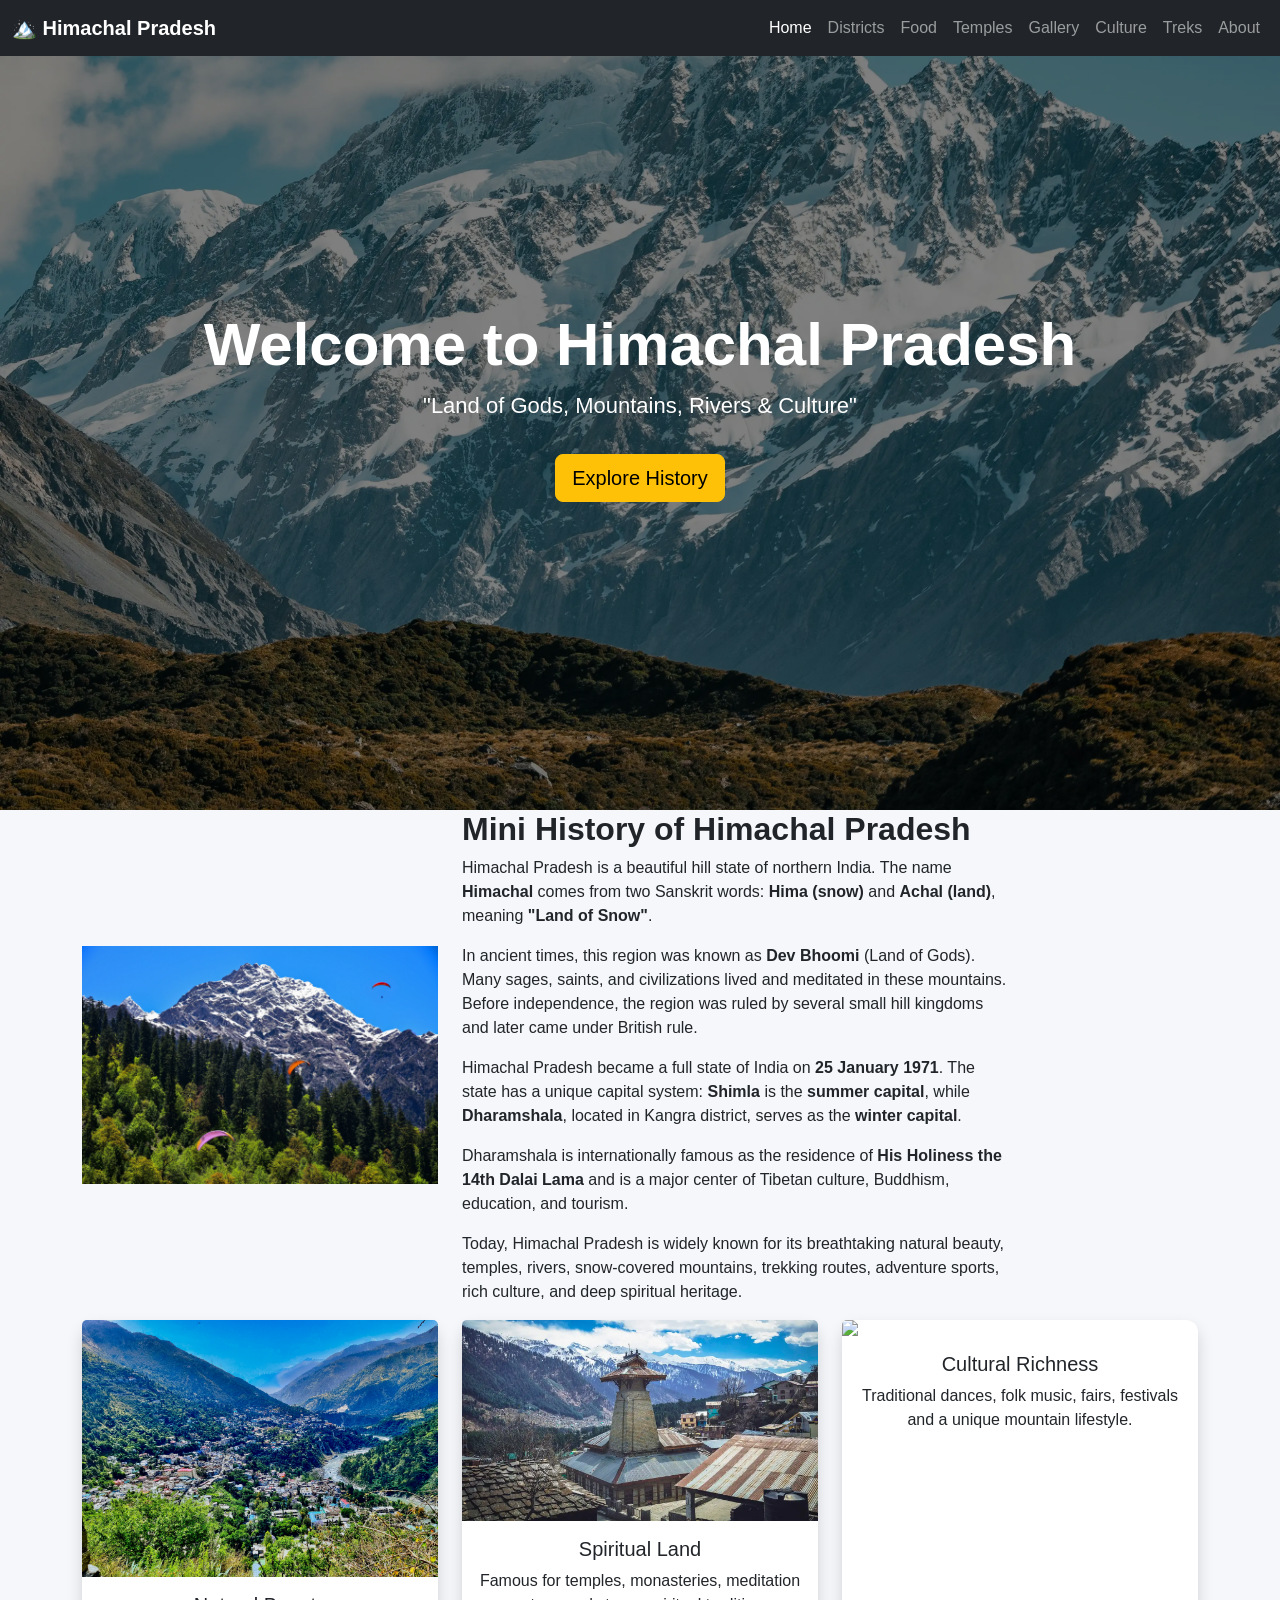
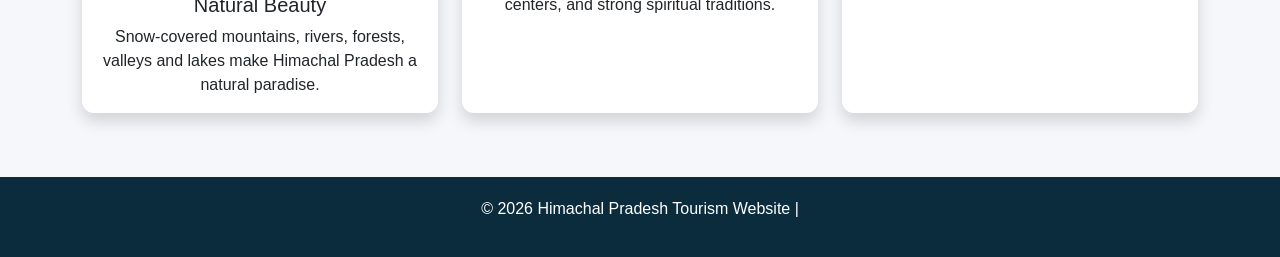
==== index.html @ c9d45d86 "Initial commit: Himachal Pradesh website" ====
<!DOCTYPE html>
<html lang="en">
<head>
    <meta charset="UTF-8">
    <meta name="viewport" content="width=device-width, initial-scale=1.0">
    <title>Himachal Pradesh | Home</title>

    <!-- Bootstrap CSS -->
    <link href="https://cdn.jsdelivr.net/npm/bootstrap@5.3.2/dist/css/bootstrap.min.css" rel="stylesheet">

    <link rel="stylesheet" href="style.css">

</head>

<body>

<!-- Navbar -->
<nav class="navbar navbar-expand-lg navbar-dark bg-dark fixed-top">
  <div class="container-fluid">
    <a class="navbar-brand fw-bold" href="index.html">🏔️ Himachal Pradesh</a>
    <button class="navbar-toggler" type="button" data-bs-toggle="collapse" data-bs-target="#navbarNav">
      <span class="navbar-toggler-icon"></span>
    </button>
    <div class="collapse navbar-collapse" id="navbarNav">
      <ul class="navbar-nav ms-auto">
        <li class="nav-item"><a class="nav-link active" href="index.html">Home</a></li>
        <li class="nav-item"><a class="nav-link" href="districts.html">Districts</a></li>
        <li class="nav-item"><a class="nav-link" href="food.html">Food</a></li>
        <li class="nav-item"><a class="nav-link" href="temples.html">Temples</a></li>
        <li class="nav-item"><a class="nav-link" href="gallery.html">Gallery</a></li>
        <li class="nav-item"><a class="nav-link" href="culture.html">Culture</a></li>
        <li class="nav-item"><a class="nav-link" href="trek.html">Treks</a></li>
        <li class="nav-item"><a class="nav-link" href="about.html">About</a></li>
      </ul>
    </div>
  </div>
</nav>

<!-- Hero Section -->
<section class="hero home-hero">
    <div class="container">
        <h1>Welcome to Himachal Pradesh</h1>
        <p>"Land of Gods, Mountains, Rivers & Culture"</p>
        <a href="about.html" class="btn btn-warning btn-lg mt-3">Explore History</a>
    </div>
</section>

<!-- Mini History Section -->
<section class="history-section" id="history">
    <div class="container">
        <div class="row align-items-center">

            <div class="col-lg-4 col-md-6 col-sm-12">

                <img src="pics/home1.webp" class="history-img">
            </div>

            <div class="col-md-6">
                <h2 class="fw-bold">Mini History of Himachal Pradesh</h2>

                <p>
                    Himachal Pradesh is a beautiful hill state of northern India.
                    The name <b>Himachal</b> comes from two Sanskrit words:
                    <b>Hima (snow)</b> and <b>Achal (land)</b>, meaning
                    <b>"Land of Snow"</b>.
                </p>

                <p>
                    In ancient times, this region was known as <b>Dev Bhoomi</b>
                    (Land of Gods). Many sages, saints, and civilizations lived
                    and meditated in these mountains. Before independence, the
                    region was ruled by several small hill kingdoms and later
                    came under British rule.
                </p>

                <p>
                    Himachal Pradesh became a full state of India on
                    <b>25 January 1971</b>.
                    The state has a unique capital system:
                    <b>Shimla</b> is the <b>summer capital</b>, while
                    <b>Dharamshala</b>, located in Kangra district, serves as the
                    <b>winter capital</b>.
                </p>

                <p>
                    Dharamshala is internationally famous as the residence of
                    <b>His Holiness the 14th Dalai Lama</b> and is a major center
                    of Tibetan culture, Buddhism, education, and tourism.
                </p>

                <p>
                    Today, Himachal Pradesh is widely known for its breathtaking
                    natural beauty, temples, rivers, snow-covered mountains,
                    trekking routes, adventure sports, rich culture, and deep
                    spiritual heritage.
                </p>

            </div>

        </div>
    </div>
</section>

<!-- Info Cards -->
<section class="container mb-5">
    <div class="row text-center">

        <div class="col-md-4 mb-3">
            <div class="card shadow h-100">
                <img src="pics/dist4.webp" class="card-img-top">
                <div class="card-body">
                    <h5 class="card-title">Natural Beauty</h5>
                    <p class="card-text">
                        Snow-covered mountains, rivers, forests, valleys and
                        lakes make Himachal Pradesh a natural paradise.
                    </p>
                </div>
            </div>
        </div>

        <div class="col-md-4 mb-3">
            <div class="card shadow h-100">
                <img src="pics/home2.webp" class="card-img-top">
                <div class="card-body">
                    <h5 class="card-title">Spiritual Land</h5>
                    <p class="card-text">
                        Famous for temples, monasteries, meditation centers,
                        and strong spiritual traditions.
                    </p>
                </div>
            </div>
        </div>

        <div class="col-md-4 mb-3">
            <div class="card shadow h-100">
                <img src="https://www.bookmarkresorts.com/wp-content/uploads/2023/10/culture-of-manali.jpg" class="card-img-top">
                <div class="card-body">
                    <h5 class="card-title">Cultural Richness</h5>
                    <p class="card-text">
                        Traditional dances, folk music, fairs, festivals and
                        a unique mountain lifestyle.
                    </p>
                </div>
            </div>
        </div>

    </div>
</section>

<!-- Footer -->
<div class="footer">
    <p>© 2026 Himachal Pradesh Tourism Website |</p>
</div>

<!-- Bootstrap JS -->
<script src="https://cdn.jsdelivr.net/npm/bootstrap@5.3.2/dist/js/bootstrap.bundle.min.js"></script>
<script src="script.js"></script>
</body>
</html>
---- style.css ----
/* GENERAL */
body{
    font-family:'Segoe UI', sans-serif;
    background:#f5f7fa;
    scroll-behavior:smooth;
}

/* NAVBAR */
.navbar{
    transition:0.3s;
}

/* HEADER SECTIONS */
.page-header{
    color:white;
    padding:110px 0 60px;
    text-align:center;
    background-size:cover;
    background-position:center;
}

/* HERO HOME */
.hero{
    height:90vh;
    color:white;
    display:flex;
    align-items:center;
    text-align:center;
    background-size:cover;
    background-position:center;
}
.hero h1{font-size:60px;font-weight:bold;}
.hero p{font-size:22px;}

/* CARDS */
.card{
    border:none;
    border-radius:12px;
    box-shadow:0 8px 20px rgba(0,0,0,0.08);
    transition:0.4s;
}
.card:hover{
    transform:translateY(-6px);
    box-shadow:0 15px 30px rgba(0,0,0,0.15);
}

.card img{
    transition:0.4s;
    object-fit:cover;
}
.card:hover img{
    transform:scale(1.05);
}

/* CONTENT SECTIONS */
.content-section{
    background:white;
    padding:40px;
    border-radius:12px;
    box-shadow:0 8px 20px rgba(0,0,0,0.06);
    margin-bottom:30px;
}

/* DISTRICT / FOOD / CULTURE IMAGES */
.district-card img,
.food-card img,
.culture-card img,
.temple-card img{
    height:220px;
    object-fit:cover;
}

/* GALLERY */
.gallery-wrapper{
    padding:50px 0;
    overflow-x:auto;
}
.gallery{
    display:flex;
    gap:30px;
    padding:0 40px;
}
.gallery-item{
    min-width:320px;
    height:420px;
    border-radius:18px;
    overflow:hidden;
    position:relative;
    box-shadow:0 15px 30px rgba(0,0,0,0.25);
    transition:transform .4s;
}
.gallery-item:hover{
    transform:scale(1.08);
}
.gallery-item img{
    width:100%;
    height:100%;
    object-fit:cover;
}
.gallery-overlay{
    position:absolute;
    inset:0;
    background:linear-gradient(transparent,rgba(0,0,0,.85));
    display:flex;
    align-items:flex-end;
    padding:20px;
    color:white;
    opacity:0;
    transition:opacity .4s;
}
.gallery-item:hover .gallery-overlay{
    opacity:1;
}

/* TREK META */
.trek-meta{
    font-weight:600;
    color:#0b2c3d;
}

/* FOOTER */
.footer{
    background:#0b2c3d;
    color:white;
    padding:20px;
    text-align:center;
}

/* ANIMATION */
.hidden{
    opacity:0;
    transform:translateY(40px);
    transition:all 0.8s ease;
}
.show{
    opacity:1;
    transform:translateY(0);
}

/* SCROLL BUTTON */
#topBtn{
    position:fixed;
    bottom:30px;
    right:30px;
    background:#0b2c3d;
    color:white;
    border:none;
    padding:12px 16px;
    border-radius:50%;
    font-size:20px;
    display:none;
    cursor:pointer;
    box-shadow:0 5px 15px rgba(0,0,0,0.3);
    z-index:999;
}
#topBtn:hover{
    background:#145374;
}
/* ================= RESPONSIVE ================= */

/* TABLET */
@media (max-width: 992px) {

  .hero h1{
    font-size:40px;
  }

  .hero p{
    font-size:18px;
  }

  .page-header{
    padding:90px 0 40px;
  }

  .gallery-item{
    min-width:260px;
    height:350px;
  }
}

/* MOBILE */
@media (max-width: 768px) {

  .hero{
    height:75vh;
    padding:20px;
  }

  .hero h1{
    font-size:28px;
  }

  .hero p{
    font-size:16px;
  }

  .content-section{
    padding:20px;
  }

  .page-header{
    padding:80px 0 30px;
  }

  .gallery-item{
    min-width:220px;
    height:300px;
  }

  .footer{
    font-size:14px;
  }

  #topBtn{
    bottom:20px;
    right:20px;
  }
}

/* SMALL PHONES */
@media (max-width: 480px) {

  .hero h1{
    font-size:22px;
  }

  .hero p{
    font-size:14px;
  }

  .navbar-brand{
    font-size:16px;
  }

  .gallery-item{
    min-width:180px;
    height:260px;
  }
}
img{
  max-width:100%;
  height:auto;
}
/* PAGE HEADERS BACKGROUNDS */

.home-hero{
  background:linear-gradient(rgba(0,0,0,.5),rgba(0,0,0,.5)),
  url("pics/home0.webp");
  background-size:cover;
  background-position:center;
}

.about-header{
  background:linear-gradient(rgba(0,0,0,.6),rgba(0,0,0,.6)),
  url("pics/home0.webp");
  background-size:cover;
  background-position:center;
}

.culture-header{
  background:linear-gradient(rgba(0,0,0,.6),rgba(0,0,0,.6)),
  url("pics/home0.webp");
  background-size:cover;
  background-position:center;
}

.district-header{
  background:linear-gradient(rgba(0,0,0,.6),rgba(0,0,0,.6)),
  url("pics/home0.webp");
  background-size:cover;
  background-position:center;
}

.gallery-header{
  background:linear-gradient(rgba(0,0,0,.6),rgba(0,0,0,.6)),
  url("pics/home0.webp");
  background-size:cover;
  background-position:center;
}

/* TEMPLE HEADER – WORKS EVERYWHERE */
.temple-header{
  background:linear-gradient(rgba(0,0,0,.6),rgba(0,0,0,.6)),
  url("pics/home0.webp");
  background-size:cover;
  background-position:center;
  background-repeat:no-repeat;
  color:white;
}



.trek-header{
  background:linear-gradient(rgba(0,0,0,.55),rgba(0,0,0,.55)),
  url("pics/home0.webp");
  background-size:cover;
  background-position:center;
}
.food-header{
  background:linear-gradient(rgba(0,0,0,.6),rgba(0,0,0,.6)),
  url("pics/home0.webp");
  background-size:cover;
  background-position:center;
}
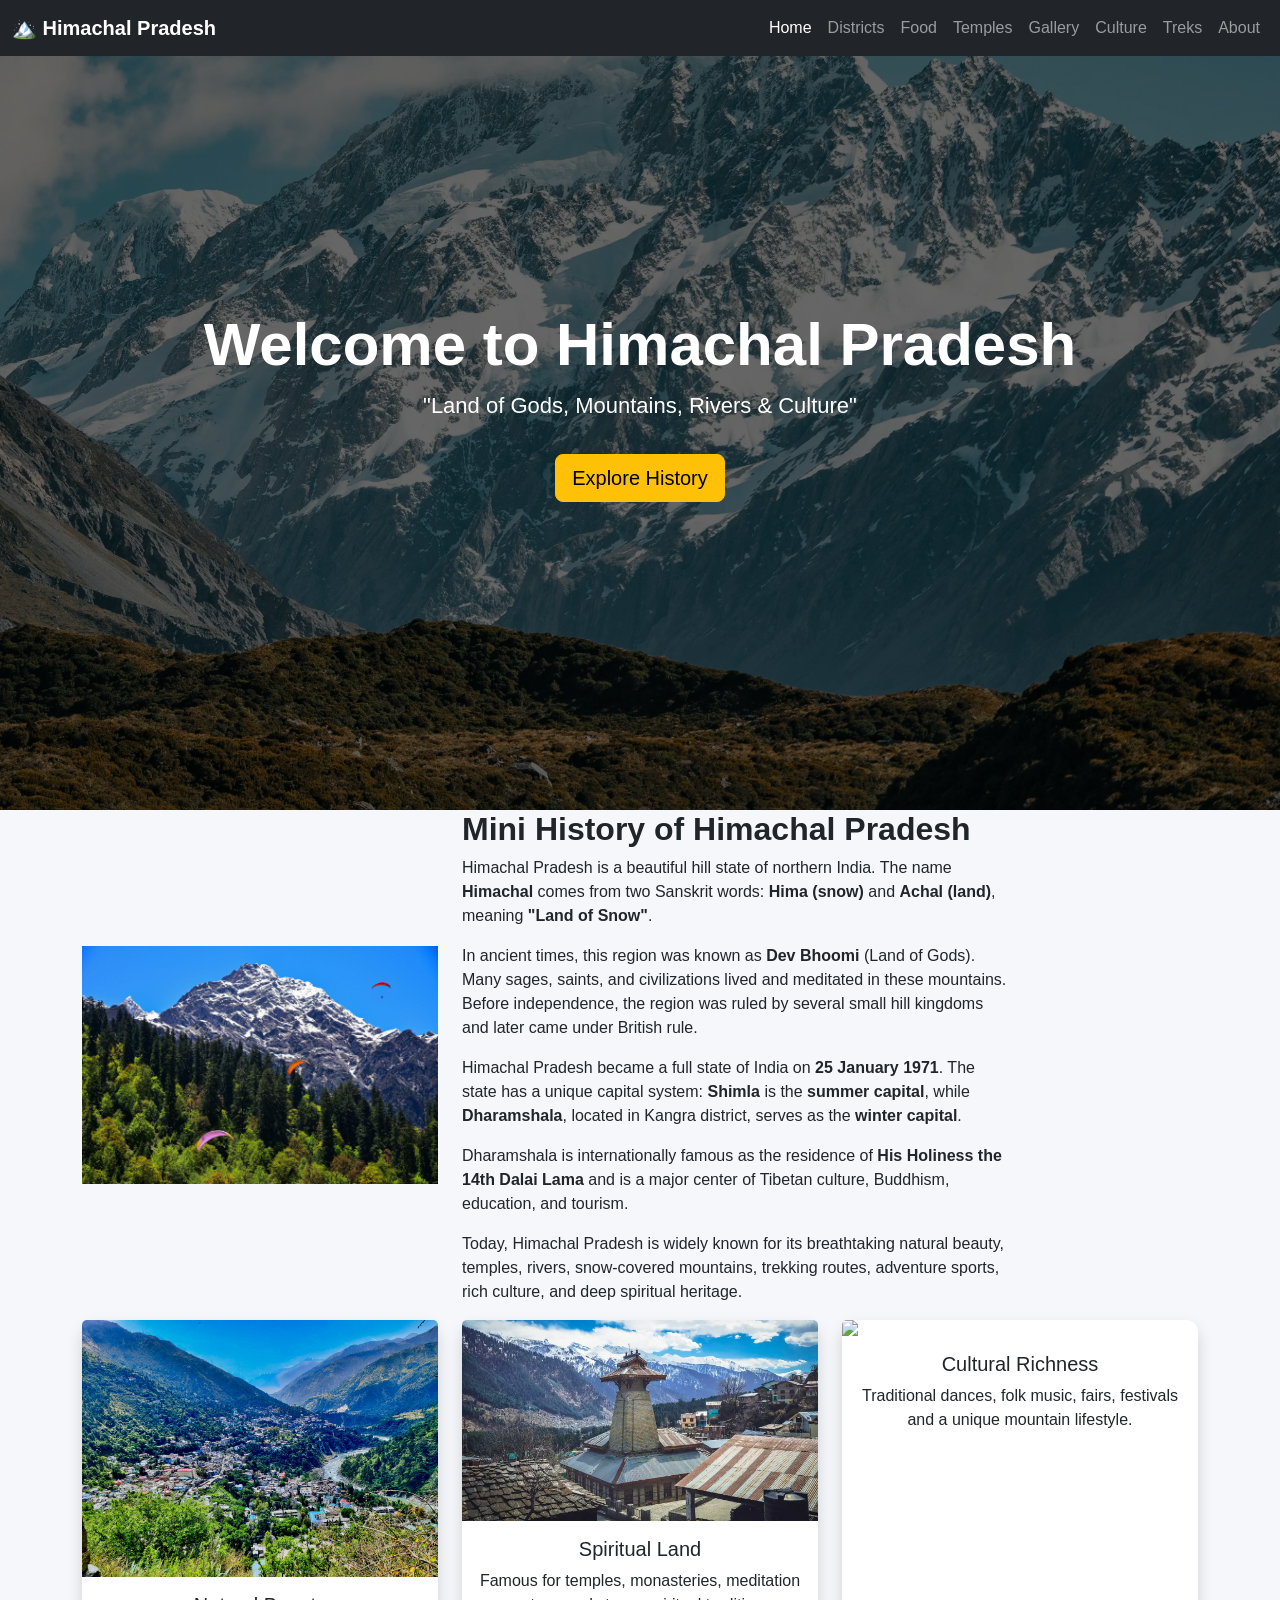
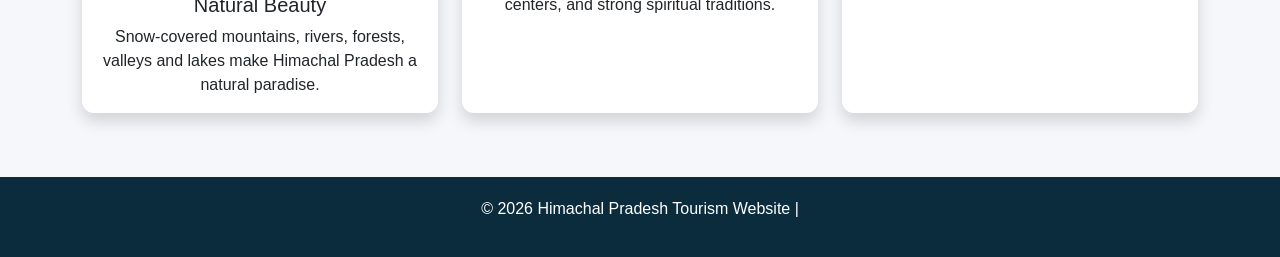
==== commit 44ed2727: "update code" ====
--- a/index.html
+++ b/index.html
@@ -37,7 +37,7 @@
 </nav>
 
 <!-- Hero Section -->
-<section class="hero home-hero">
+<section class="hero header-bg">
     <div class="container">
         <h1>Welcome to Himachal Pradesh</h1>
         <p>"Land of Gods, Mountains, Rivers & Culture"</p>
--- a/style.css
+++ b/style.css
@@ -1,308 +1 @@
-/* GENERAL */
-body{
-    font-family:'Segoe UI', sans-serif;
-    background:#f5f7fa;
-    scroll-behavior:smooth;
-}
-
-/* NAVBAR */
-.navbar{
-    transition:0.3s;
-}
-
-/* HEADER SECTIONS */
-.page-header{
-    color:white;
-    padding:110px 0 60px;
-    text-align:center;
-    background-size:cover;
-    background-position:center;
-}
-
-/* HERO HOME */
-.hero{
-    height:90vh;
-    color:white;
-    display:flex;
-    align-items:center;
-    text-align:center;
-    background-size:cover;
-    background-position:center;
-}
-.hero h1{font-size:60px;font-weight:bold;}
-.hero p{font-size:22px;}
-
-/* CARDS */
-.card{
-    border:none;
-    border-radius:12px;
-    box-shadow:0 8px 20px rgba(0,0,0,0.08);
-    transition:0.4s;
-}
-.card:hover{
-    transform:translateY(-6px);
-    box-shadow:0 15px 30px rgba(0,0,0,0.15);
-}
-
-.card img{
-    transition:0.4s;
-    object-fit:cover;
-}
-.card:hover img{
-    transform:scale(1.05);
-}
-
-/* CONTENT SECTIONS */
-.content-section{
-    background:white;
-    padding:40px;
-    border-radius:12px;
-    box-shadow:0 8px 20px rgba(0,0,0,0.06);
-    margin-bottom:30px;
-}
-
-/* DISTRICT / FOOD / CULTURE IMAGES */
-.district-card img,
-.food-card img,
-.culture-card img,
-.temple-card img{
-    height:220px;
-    object-fit:cover;
-}
-
-/* GALLERY */
-.gallery-wrapper{
-    padding:50px 0;
-    overflow-x:auto;
-}
-.gallery{
-    display:flex;
-    gap:30px;
-    padding:0 40px;
-}
-.gallery-item{
-    min-width:320px;
-    height:420px;
-    border-radius:18px;
-    overflow:hidden;
-    position:relative;
-    box-shadow:0 15px 30px rgba(0,0,0,0.25);
-    transition:transform .4s;
-}
-.gallery-item:hover{
-    transform:scale(1.08);
-}
-.gallery-item img{
-    width:100%;
-    height:100%;
-    object-fit:cover;
-}
-.gallery-overlay{
-    position:absolute;
-    inset:0;
-    background:linear-gradient(transparent,rgba(0,0,0,.85));
-    display:flex;
-    align-items:flex-end;
-    padding:20px;
-    color:white;
-    opacity:0;
-    transition:opacity .4s;
-}
-.gallery-item:hover .gallery-overlay{
-    opacity:1;
-}
-
-/* TREK META */
-.trek-meta{
-    font-weight:600;
-    color:#0b2c3d;
-}
-
-/* FOOTER */
-.footer{
-    background:#0b2c3d;
-    color:white;
-    padding:20px;
-    text-align:center;
-}
-
-/* ANIMATION */
-.hidden{
-    opacity:0;
-    transform:translateY(40px);
-    transition:all 0.8s ease;
-}
-.show{
-    opacity:1;
-    transform:translateY(0);
-}
-
-/* SCROLL BUTTON */
-#topBtn{
-    position:fixed;
-    bottom:30px;
-    right:30px;
-    background:#0b2c3d;
-    color:white;
-    border:none;
-    padding:12px 16px;
-    border-radius:50%;
-    font-size:20px;
-    display:none;
-    cursor:pointer;
-    box-shadow:0 5px 15px rgba(0,0,0,0.3);
-    z-index:999;
-}
-#topBtn:hover{
-    background:#145374;
-}
-/* ================= RESPONSIVE ================= */
-
-/* TABLET */
-@media (max-width: 992px) {
-
-  .hero h1{
-    font-size:40px;
-  }
-
-  .hero p{
-    font-size:18px;
-  }
-
-  .page-header{
-    padding:90px 0 40px;
-  }
-
-  .gallery-item{
-    min-width:260px;
-    height:350px;
-  }
-}
-
-/* MOBILE */
-@media (max-width: 768px) {
-
-  .hero{
-    height:75vh;
-    padding:20px;
-  }
-
-  .hero h1{
-    font-size:28px;
-  }
-
-  .hero p{
-    font-size:16px;
-  }
-
-  .content-section{
-    padding:20px;
-  }
-
-  .page-header{
-    padding:80px 0 30px;
-  }
-
-  .gallery-item{
-    min-width:220px;
-    height:300px;
-  }
-
-  .footer{
-    font-size:14px;
-  }
-
-  #topBtn{
-    bottom:20px;
-    right:20px;
-  }
-}
-
-/* SMALL PHONES */
-@media (max-width: 480px) {
-
-  .hero h1{
-    font-size:22px;
-  }
-
-  .hero p{
-    font-size:14px;
-  }
-
-  .navbar-brand{
-    font-size:16px;
-  }
-
-  .gallery-item{
-    min-width:180px;
-    height:260px;
-  }
-}
-img{
-  max-width:100%;
-  height:auto;
-}
-/* PAGE HEADERS BACKGROUNDS */
-
-.home-hero{
-  background:linear-gradient(rgba(0,0,0,.5),rgba(0,0,0,.5)),
-  url("pics/home0.webp");
-  background-size:cover;
-  background-position:center;
-}
-
-.about-header{
-  background:linear-gradient(rgba(0,0,0,.6),rgba(0,0,0,.6)),
-  url("pics/home0.webp");
-  background-size:cover;
-  background-position:center;
-}
-
-.culture-header{
-  background:linear-gradient(rgba(0,0,0,.6),rgba(0,0,0,.6)),
-  url("pics/home0.webp");
-  background-size:cover;
-  background-position:center;
-}
-
-.district-header{
-  background:linear-gradient(rgba(0,0,0,.6),rgba(0,0,0,.6)),
-  url("pics/home0.webp");
-  background-size:cover;
-  background-position:center;
-}
-
-.gallery-header{
-  background:linear-gradient(rgba(0,0,0,.6),rgba(0,0,0,.6)),
-  url("pics/home0.webp");
-  background-size:cover;
-  background-position:center;
-}
-
-/* TEMPLE HEADER – WORKS EVERYWHERE */
-.temple-header{
-  background:linear-gradient(rgba(0,0,0,.6),rgba(0,0,0,.6)),
-  url("pics/home0.webp");
-  background-size:cover;
-  background-position:center;
-  background-repeat:no-repeat;
-  color:white;
-}
-
-
-
-.trek-header{
-  background:linear-gradient(rgba(0,0,0,.55),rgba(0,0,0,.55)),
-  url("pics/home0.webp");
-  background-size:cover;
-  background-position:center;
-}
-.food-header{
-  background:linear-gradient(rgba(0,0,0,.6),rgba(0,0,0,.6)),
-  url("pics/home0.webp");
-  background-size:cover;
-  background-position:center;
-}
-
-
-
+.hero,.page-header{color:#fff;background-size:cover;background-position:center;text-align:center}.footer,.hero,.page-header{text-align:center}body{font-family:'Segoe UI',sans-serif;background:#f5f7fa;scroll-behavior:smooth}img{max-width:100%;height:auto}.navbar{transition:.3s}.hero{height:90vh;display:flex;align-items:center}.hero h1{font-size:60px;font-weight:700}.hero p{font-size:22px}.page-header{padding:110px 0 60px}.card{border:none;border-radius:12px;box-shadow:0 8px 20px rgba(0,0,0,.08);transition:.4s}.card:hover{transform:translateY(-6px);box-shadow:0 15px 30px rgba(0,0,0,.15)}.card img{object-fit:cover;transition:.4s}.card:hover img{transform:scale(1.05)}.content-section{background:#fff;padding:40px;border-radius:12px;box-shadow:0 8px 20px rgba(0,0,0,.06);margin-bottom:30px}.culture-card img,.district-card img,.food-card img,.temple-card img{height:220px;object-fit:cover}.gallery-wrapper{padding:50px 0;overflow-x:auto}.gallery{display:flex;gap:30px;padding:0 40px}.gallery-item{min-width:320px;height:420px;border-radius:18px;overflow:hidden;position:relative;box-shadow:0 15px 30px rgba(0,0,0,.25);transition:transform .4s}.gallery-item:hover{transform:scale(1.08)}.gallery-item img{width:100%;height:100%;object-fit:cover}.gallery-overlay{position:absolute;inset:0;background:linear-gradient(transparent,rgba(0,0,0,.85));display:flex;align-items:flex-end;padding:20px;color:#fff;opacity:0;transition:opacity .4s}#topBtn,.footer{background:#0b2c3d;color:#fff}.gallery-item:hover .gallery-overlay{opacity:1}.footer{padding:20px}#topBtn{position:fixed;bottom:30px;right:30px;border:none;padding:12px 16px;border-radius:50%;font-size:20px;display:none;cursor:pointer;box-shadow:0 5px 15px rgba(0,0,0,.3);z-index:999}#topBtn:hover{background:#145374}.hidden{opacity:0;transform:translateY(40px);transition:.8s}.show{opacity:1;transform:translateY(0)}.header-bg{background:linear-gradient(rgba(0,0,0,.6),rgba(0,0,0,.6)) center/cover no-repeat,url("pics/home0.webp") center/cover no-repeat;color:#fff}@media (max-width:992px){.hero h1{font-size:40px}.hero p{font-size:18px}.page-header{padding:90px 0 40px}.gallery-item{min-width:260px;height:350px}}@media (max-width:768px){.content-section,.hero{padding:20px}.hero{height:75vh}.hero h1{font-size:28px}.hero p{font-size:16px}.page-header{padding:80px 0 30px}.gallery-item{min-width:220px;height:300px}.footer{font-size:14px}#topBtn{bottom:20px;right:20px}}@media (max-width:480px){.hero h1{font-size:22px}.hero p{font-size:14px}.navbar-brand{font-size:16px}.gallery-item{min-width:180px;height:260px}}
